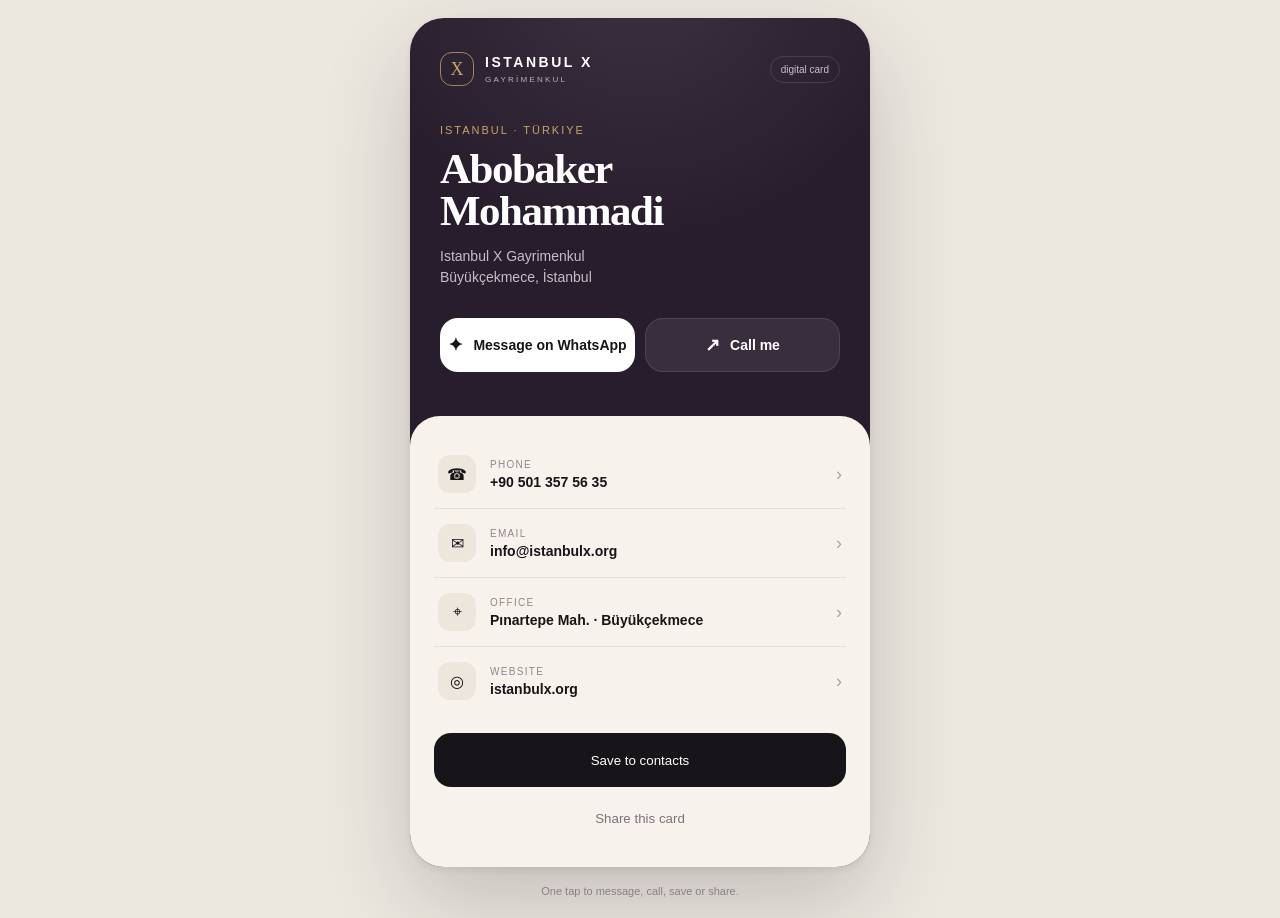
==== abobaker/index.html @ b322744d "Add Abobaker digital contact card" ====
<!doctype html>
<html lang="en">
<head>
<meta charset="utf-8" />
<meta name="viewport" content="width=device-width,initial-scale=1,viewport-fit=cover" />
<meta name="theme-color" content="#251b2a" />
<title>Abobaker Mohammadi · Istanbul X</title>
<meta name="description" content="Abobaker Mohammadi · Istanbul X Gayrimenkul" />
<meta property="og:title" content="Abobaker Mohammadi · Istanbul X" />
<meta property="og:description" content="Tap to message, call or save my contact." />
<style>
:root{--bg:#ece8e0;--plum:#281d2d;--plum2:#35283a;--ink:#17141a;--gold:#c7a764;--paper:#f7f3ec;--muted:#9d95a0;--white:#fff;--green:#1f9e58}*{box-sizing:border-box}html,body{margin:0;min-height:100%;font-family:-apple-system,BlinkMacSystemFont,"Segoe UI",Inter,Helvetica,Arial,sans-serif;color:var(--ink);background:var(--bg)}body{min-height:100svh;display:grid;place-items:center;padding:18px;overflow-x:hidden}.shell{width:min(100%,460px);position:relative}.card{background:var(--plum);color:#fff;border-radius:34px;overflow:hidden;box-shadow:0 35px 90px rgba(38,26,41,.20),0 3px 8px rgba(38,26,41,.08);position:relative}.card:before{content:"";position:absolute;inset:0;background:radial-gradient(110% 55% at 50% -5%,rgba(255,255,255,.09),transparent 60%);pointer-events:none}.top{padding:34px 30px 26px;position:relative}.brandrow{display:flex;align-items:center;justify-content:space-between;gap:20px}.brand{display:flex;align-items:center;gap:11px}.mark{width:34px;height:34px;border:1px solid rgba(199,167,100,.75);border-radius:12px;display:grid;place-items:center;color:var(--gold);font-family:Georgia,serif;font-size:18px}.brandtext{line-height:1}.brandtext b{font-size:14px;letter-spacing:.18em;font-weight:650}.brandtext span{display:block;margin-top:6px;font-size:8px;letter-spacing:.28em;color:#bdb3c0}.live{font-size:10px;color:#cabfcb;padding:7px 10px;border:1px solid rgba(255,255,255,.12);border-radius:999px}.hero{padding:38px 0 18px}.eyebrow{font-size:11px;letter-spacing:.18em;text-transform:uppercase;color:var(--gold);margin-bottom:12px}.name{font-family:Georgia,"Times New Roman",serif;font-size:43px;line-height:.98;letter-spacing:-.035em;margin:0;max-width:340px}.company{margin-top:14px;font-size:14px;color:#c7bec9;line-height:1.5}.quick{display:grid;grid-template-columns:1fr 1fr;gap:10px;margin-top:30px}.btn{display:flex;align-items:center;justify-content:center;gap:10px;min-height:54px;border-radius:18px;text-decoration:none;font-weight:650;font-size:14px;transition:.2s transform,.2s opacity;-webkit-tap-highlight-color:transparent}.btn:active{transform:scale(.985)}.wa{background:#fff;color:#181519}.call{background:rgba(255,255,255,.08);color:#fff;border:1px solid rgba(255,255,255,.10)}.icon{font-size:18px}.panel{background:var(--paper);color:var(--ink);border-radius:30px 30px 0 0;padding:24px 24px 28px}.row{display:flex;align-items:center;gap:14px;padding:15px 4px;border-bottom:1px solid #e7e0d7;text-decoration:none;color:inherit}.row:last-of-type{border-bottom:0}.rowicon{width:38px;height:38px;border-radius:12px;background:#ece6dc;display:grid;place-items:center;font-size:16px}.rowcopy{min-width:0;flex:1}.rowcopy small{display:block;color:#90868e;font-size:10px;text-transform:uppercase;letter-spacing:.13em;margin-bottom:4px}.rowcopy strong{font-size:14px;font-weight:600;display:block;white-space:nowrap;overflow:hidden;text-overflow:ellipsis}.chev{color:#aa9fa8;font-size:18px}.save{margin-top:18px;width:100%;border:0;border-radius:17px;background:var(--ink);color:#fff;min-height:54px;font:650 14px inherit;cursor:pointer}.share{width:100%;margin-top:10px;border:0;background:transparent;color:#7c727b;min-height:42px;font:600 13px inherit;cursor:pointer}.note{text-align:center;color:#968d94;font-size:11px;line-height:1.5;margin:16px 24px 0}.toast{position:fixed;left:50%;bottom:28px;transform:translate(-50%,20px);background:#161316;color:#fff;padding:11px 15px;border-radius:999px;font-size:12px;opacity:0;pointer-events:none;transition:.25s}.toast.show{opacity:1;transform:translate(-50%,0)}@media(max-width:370px){.name{font-size:37px}.quick{grid-template-columns:1fr}.top{padding-inline:22px}.panel{padding-inline:18px}}@media(prefers-reduced-motion:no-preference){.card{animation:rise .55s cubic-bezier(.2,.8,.2,1) both}.hero>*{animation:fade .55s ease both}.hero>*:nth-child(2){animation-delay:.05s}.hero>*:nth-child(3){animation-delay:.1s}.hero>*:nth-child(4){animation-delay:.15s}@keyframes rise{from{opacity:0;transform:translateY(18px) scale(.985)}to{opacity:1;transform:none}}@keyframes fade{from{opacity:0;transform:translateY(8px)}to{opacity:1;transform:none}}}
</style>
</head>
<body>
<main class="shell">
  <section class="card">
    <div class="top">
      <div class="brandrow">
        <div class="brand"><div class="mark">X</div><div class="brandtext"><b>ISTANBUL X</b><span>GAYRİMENKUL</span></div></div>
        <div class="live">digital card</div>
      </div>
      <div class="hero">
        <div class="eyebrow">Istanbul · Türkiye</div>
        <h1 class="name">Abobaker<br>Mohammadi</h1>
        <div class="company">Istanbul X Gayrimenkul<br>Büyükçekmece, İstanbul</div>
        <div class="quick">
          <a class="btn wa" href="https://wa.me/905013575635?text=Merhaba%20Abobaker%2C%20dijital%20kart%C4%B1n%C4%B1zdan%20ula%C5%9F%C4%B1yorum." target="_blank" rel="noopener"><span class="icon">✦</span> Message on WhatsApp</a>
          <a class="btn call" href="tel:+905013575635"><span class="icon">↗</span> Call me</a>
        </div>
      </div>
    </div>
    <div class="panel">
      <a class="row" href="tel:+905013575635"><div class="rowicon">☎</div><div class="rowcopy"><small>Phone</small><strong>+90 501 357 56 35</strong></div><div class="chev">›</div></a>
      <a class="row" href="mailto:info@istanbulx.org"><div class="rowicon">✉</div><div class="rowcopy"><small>Email</small><strong>info@istanbulx.org</strong></div><div class="chev">›</div></a>
      <a class="row" href="https://www.google.com/maps/search/?api=1&query=P%C4%B1nartepe%20Mah.%20Avrupa%20Cad.%20D%20Blok%20Apt%20D%C4%B1%C5%9F%20Kap%C4%B1%20No%2067%20D%20B%C3%BCy%C3%BCk%C3%A7ekmece%20%C4%B0stanbul" target="_blank" rel="noopener"><div class="rowicon">⌖</div><div class="rowcopy"><small>Office</small><strong>Pınartepe Mah. · Büyükçekmece</strong></div><div class="chev">›</div></a>
      <a class="row" href="https://istanbulx.org" target="_blank" rel="noopener"><div class="rowicon">◎</div><div class="rowcopy"><small>Website</small><strong>istanbulx.org</strong></div><div class="chev">›</div></a>
      <button class="save" id="save">Save to contacts</button>
      <button class="share" id="share">Share this card</button>
    </div>
  </section>
  <div class="note">One tap to message, call, save or share.</div>
</main>
<div class="toast" id="toast">Link copied</div>
<script>
const vcard=`BEGIN:VCARD\nVERSION:3.0\nN:Mohammadi;Abobaker;;;\nFN:Abobaker Mohammadi\nORG:Istanbul X Gayrimenkul\nTEL;TYPE=CELL:+905013575635\nEMAIL:info@istanbulx.org\nURL:https://istanbulx.org\nADR;TYPE=WORK:;;Pınartepe Mah. Avrupa Cad. D Blok Apt Dış Kapı No: 67 D;Büyükçekmece;İstanbul;;;Türkiye\nEND:VCARD`;
document.getElementById('save').onclick=()=>{const b=new Blob([vcard],{type:'text/vcard;charset=utf-8'}),u=URL.createObjectURL(b),a=document.createElement('a');a.href=u;a.download='Abobaker-Mohammadi.vcf';document.body.appendChild(a);a.click();a.remove();setTimeout(()=>URL.revokeObjectURL(u),1000)};
const toast=document.getElementById('toast');function show(){toast.classList.add('show');setTimeout(()=>toast.classList.remove('show'),1800)}
document.getElementById('share').onclick=async()=>{const data={title:'Abobaker Mohammadi · Istanbul X',text:'Abobaker Mohammadi · Istanbul X Gayrimenkul',url:location.href};try{if(navigator.share)await navigator.share(data);else{await navigator.clipboard.writeText(location.href);show()}}catch(e){}};
</script>
</body>
</html>
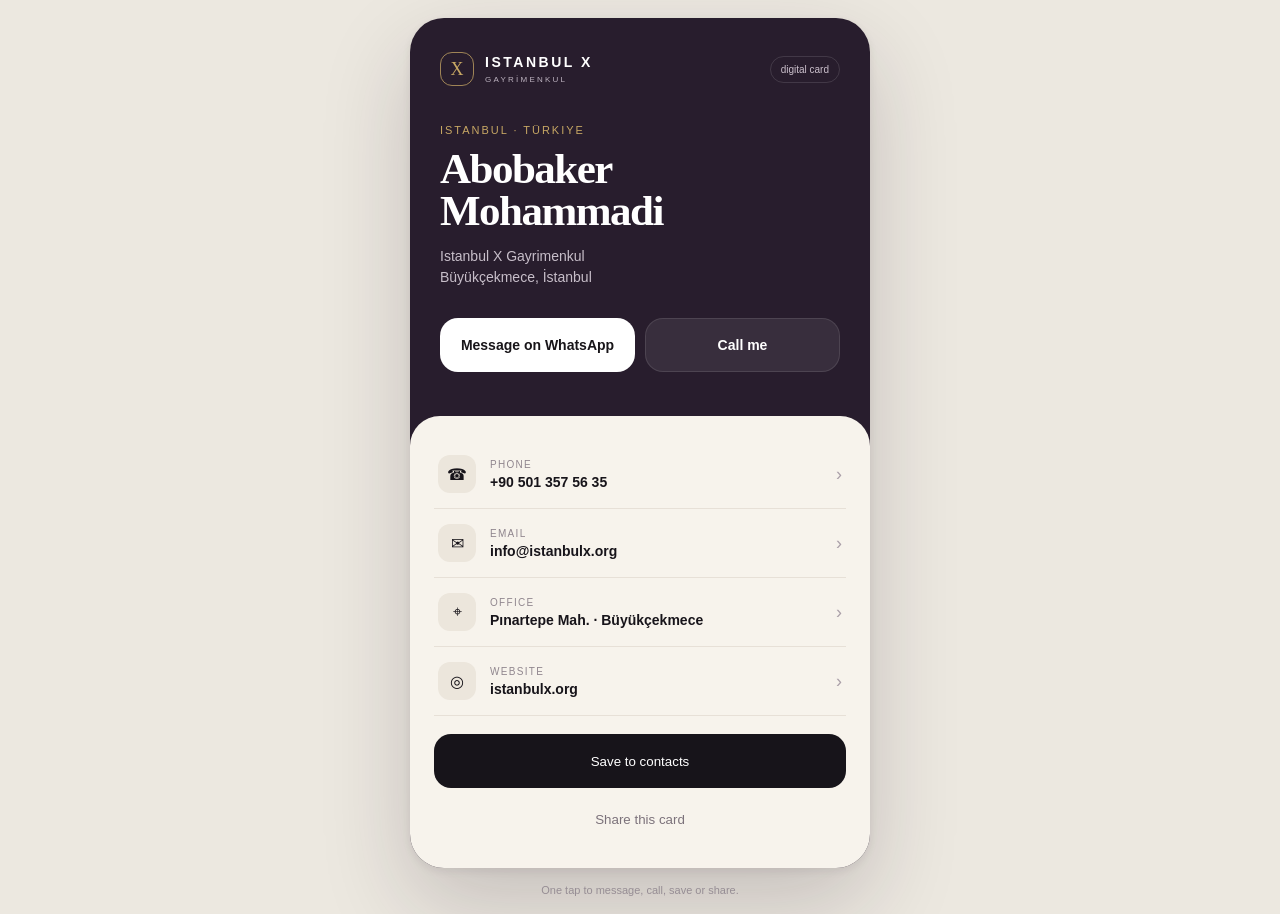
==== commit 96424283: "Make WhatsApp share preview image-first" ====
--- a/abobaker/index.html
+++ b/abobaker/index.html
@@ -6,47 +6,28 @@
 <meta name="theme-color" content="#251b2a" />
 <title>Abobaker Mohammadi · Istanbul X</title>
 <meta name="description" content="Abobaker Mohammadi · Istanbul X Gayrimenkul" />
-<meta property="og:title" content="Abobaker Mohammadi · Istanbul X" />
-<meta property="og:description" content="Tap to message, call or save my contact." />
+<meta property="og:type" content="website" />
+<meta property="og:url" content="https://abobaker288882-crypto.github.io/abobaker/" />
+<meta property="og:title" content="Abobaker Mohammadi" />
+<meta property="og:description" content="Istanbul X Gayrimenkul" />
+<meta property="og:image" content="https://image.thum.io/get/width/1200/crop/630/noanimate/https://abobaker288882-crypto.github.io/abobaker/" />
+<meta property="og:image:secure_url" content="https://image.thum.io/get/width/1200/crop/630/noanimate/https://abobaker288882-crypto.github.io/abobaker/" />
+<meta property="og:image:type" content="image/png" />
+<meta property="og:image:width" content="1200" />
+<meta property="og:image:height" content="630" />
+<meta name="twitter:card" content="summary_large_image" />
+<meta name="twitter:title" content="Abobaker Mohammadi" />
+<meta name="twitter:description" content="Istanbul X Gayrimenkul" />
+<meta name="twitter:image" content="https://image.thum.io/get/width/1200/crop/630/noanimate/https://abobaker288882-crypto.github.io/abobaker/" />
 <style>
-:root{--bg:#ece8e0;--plum:#281d2d;--plum2:#35283a;--ink:#17141a;--gold:#c7a764;--paper:#f7f3ec;--muted:#9d95a0;--white:#fff;--green:#1f9e58}*{box-sizing:border-box}html,body{margin:0;min-height:100%;font-family:-apple-system,BlinkMacSystemFont,"Segoe UI",Inter,Helvetica,Arial,sans-serif;color:var(--ink);background:var(--bg)}body{min-height:100svh;display:grid;place-items:center;padding:18px;overflow-x:hidden}.shell{width:min(100%,460px);position:relative}.card{background:var(--plum);color:#fff;border-radius:34px;overflow:hidden;box-shadow:0 35px 90px rgba(38,26,41,.20),0 3px 8px rgba(38,26,41,.08);position:relative}.card:before{content:"";position:absolute;inset:0;background:radial-gradient(110% 55% at 50% -5%,rgba(255,255,255,.09),transparent 60%);pointer-events:none}.top{padding:34px 30px 26px;position:relative}.brandrow{display:flex;align-items:center;justify-content:space-between;gap:20px}.brand{display:flex;align-items:center;gap:11px}.mark{width:34px;height:34px;border:1px solid rgba(199,167,100,.75);border-radius:12px;display:grid;place-items:center;color:var(--gold);font-family:Georgia,serif;font-size:18px}.brandtext{line-height:1}.brandtext b{font-size:14px;letter-spacing:.18em;font-weight:650}.brandtext span{display:block;margin-top:6px;font-size:8px;letter-spacing:.28em;color:#bdb3c0}.live{font-size:10px;color:#cabfcb;padding:7px 10px;border:1px solid rgba(255,255,255,.12);border-radius:999px}.hero{padding:38px 0 18px}.eyebrow{font-size:11px;letter-spacing:.18em;text-transform:uppercase;color:var(--gold);margin-bottom:12px}.name{font-family:Georgia,"Times New Roman",serif;font-size:43px;line-height:.98;letter-spacing:-.035em;margin:0;max-width:340px}.company{margin-top:14px;font-size:14px;color:#c7bec9;line-height:1.5}.quick{display:grid;grid-template-columns:1fr 1fr;gap:10px;margin-top:30px}.btn{display:flex;align-items:center;justify-content:center;gap:10px;min-height:54px;border-radius:18px;text-decoration:none;font-weight:650;font-size:14px;transition:.2s transform,.2s opacity;-webkit-tap-highlight-color:transparent}.btn:active{transform:scale(.985)}.wa{background:#fff;color:#181519}.call{background:rgba(255,255,255,.08);color:#fff;border:1px solid rgba(255,255,255,.10)}.icon{font-size:18px}.panel{background:var(--paper);color:var(--ink);border-radius:30px 30px 0 0;padding:24px 24px 28px}.row{display:flex;align-items:center;gap:14px;padding:15px 4px;border-bottom:1px solid #e7e0d7;text-decoration:none;color:inherit}.row:last-of-type{border-bottom:0}.rowicon{width:38px;height:38px;border-radius:12px;background:#ece6dc;display:grid;place-items:center;font-size:16px}.rowcopy{min-width:0;flex:1}.rowcopy small{display:block;color:#90868e;font-size:10px;text-transform:uppercase;letter-spacing:.13em;margin-bottom:4px}.rowcopy strong{font-size:14px;font-weight:600;display:block;white-space:nowrap;overflow:hidden;text-overflow:ellipsis}.chev{color:#aa9fa8;font-size:18px}.save{margin-top:18px;width:100%;border:0;border-radius:17px;background:var(--ink);color:#fff;min-height:54px;font:650 14px inherit;cursor:pointer}.share{width:100%;margin-top:10px;border:0;background:transparent;color:#7c727b;min-height:42px;font:600 13px inherit;cursor:pointer}.note{text-align:center;color:#968d94;font-size:11px;line-height:1.5;margin:16px 24px 0}.toast{position:fixed;left:50%;bottom:28px;transform:translate(-50%,20px);background:#161316;color:#fff;padding:11px 15px;border-radius:999px;font-size:12px;opacity:0;pointer-events:none;transition:.25s}.toast.show{opacity:1;transform:translate(-50%,0)}@media(max-width:370px){.name{font-size:37px}.quick{grid-template-columns:1fr}.top{padding-inline:22px}.panel{padding-inline:18px}}@media(prefers-reduced-motion:no-preference){.card{animation:rise .55s cubic-bezier(.2,.8,.2,1) both}.hero>*{animation:fade .55s ease both}.hero>*:nth-child(2){animation-delay:.05s}.hero>*:nth-child(3){animation-delay:.1s}.hero>*:nth-child(4){animation-delay:.15s}@keyframes rise{from{opacity:0;transform:translateY(18px) scale(.985)}to{opacity:1;transform:none}}@keyframes fade{from{opacity:0;transform:translateY(8px)}to{opacity:1;transform:none}}}
+:root{--bg:#ece8e0;--plum:#281d2d;--ink:#17141a;--gold:#c7a764;--paper:#f7f3ec;--muted:#9d95a0;--white:#fff}*{box-sizing:border-box}html,body{margin:0;min-height:100%;font-family:-apple-system,BlinkMacSystemFont,"Segoe UI",Inter,Helvetica,Arial,sans-serif;color:var(--ink);background:var(--bg)}body{min-height:100svh;display:grid;place-items:center;padding:18px}.shell{width:min(100%,460px)}.card{background:var(--plum);color:#fff;border-radius:34px;overflow:hidden;box-shadow:0 35px 90px rgba(38,26,41,.20),0 3px 8px rgba(38,26,41,.08)}.top{padding:34px 30px 26px}.brandrow{display:flex;align-items:center;justify-content:space-between}.brand{display:flex;align-items:center;gap:11px}.mark{width:34px;height:34px;border:1px solid rgba(199,167,100,.75);border-radius:12px;display:grid;place-items:center;color:var(--gold);font-family:Georgia,serif;font-size:18px}.brandtext{line-height:1}.brandtext b{font-size:14px;letter-spacing:.18em}.brandtext span{display:block;margin-top:6px;font-size:8px;letter-spacing:.28em;color:#bdb3c0}.live{font-size:10px;color:#cabfcb;padding:7px 10px;border:1px solid rgba(255,255,255,.12);border-radius:999px}.hero{padding:38px 0 18px}.eyebrow{font-size:11px;letter-spacing:.18em;text-transform:uppercase;color:var(--gold);margin-bottom:12px}.name{font-family:Georgia,"Times New Roman",serif;font-size:43px;line-height:.98;letter-spacing:-.035em;margin:0}.company{margin-top:14px;font-size:14px;color:#c7bec9;line-height:1.5}.quick{display:grid;grid-template-columns:1fr 1fr;gap:10px;margin-top:30px}.btn{display:flex;align-items:center;justify-content:center;min-height:54px;border-radius:18px;text-decoration:none;font-weight:650;font-size:14px}.wa{background:#fff;color:#181519}.call{background:rgba(255,255,255,.08);color:#fff;border:1px solid rgba(255,255,255,.10)}.panel{background:var(--paper);color:var(--ink);border-radius:30px 30px 0 0;padding:24px 24px 28px}.row{display:flex;align-items:center;gap:14px;padding:15px 4px;border-bottom:1px solid #e7e0d7;text-decoration:none;color:inherit}.rowicon{width:38px;height:38px;border-radius:12px;background:#ece6dc;display:grid;place-items:center}.rowcopy{min-width:0;flex:1}.rowcopy small{display:block;color:#90868e;font-size:10px;text-transform:uppercase;letter-spacing:.13em;margin-bottom:4px}.rowcopy strong{font-size:14px;font-weight:600;display:block;white-space:nowrap;overflow:hidden;text-overflow:ellipsis}.chev{color:#aa9fa8;font-size:18px}.save{margin-top:18px;width:100%;border:0;border-radius:17px;background:var(--ink);color:#fff;min-height:54px;font:650 14px inherit}.share{width:100%;margin-top:10px;border:0;background:transparent;color:#7c727b;min-height:42px;font:600 13px inherit}.note{text-align:center;color:#968d94;font-size:11px;margin:16px 24px 0}.toast{position:fixed;left:50%;bottom:28px;transform:translate(-50%,20px);background:#161316;color:#fff;padding:11px 15px;border-radius:999px;font-size:12px;opacity:0;transition:.25s}.toast.show{opacity:1;transform:translate(-50%,0)}@media(max-width:370px){.name{font-size:37px}.quick{grid-template-columns:1fr}.top{padding-inline:22px}.panel{padding-inline:18px}}
 </style>
 </head>
 <body>
-<main class="shell">
-  <section class="card">
-    <div class="top">
-      <div class="brandrow">
-        <div class="brand"><div class="mark">X</div><div class="brandtext"><b>ISTANBUL X</b><span>GAYRİMENKUL</span></div></div>
-        <div class="live">digital card</div>
-      </div>
-      <div class="hero">
-        <div class="eyebrow">Istanbul · Türkiye</div>
-        <h1 class="name">Abobaker<br>Mohammadi</h1>
-        <div class="company">Istanbul X Gayrimenkul<br>Büyükçekmece, İstanbul</div>
-        <div class="quick">
-          <a class="btn wa" href="https://wa.me/905013575635?text=Merhaba%20Abobaker%2C%20dijital%20kart%C4%B1n%C4%B1zdan%20ula%C5%9F%C4%B1yorum." target="_blank" rel="noopener"><span class="icon">✦</span> Message on WhatsApp</a>
-          <a class="btn call" href="tel:+905013575635"><span class="icon">↗</span> Call me</a>
-        </div>
-      </div>
-    </div>
-    <div class="panel">
-      <a class="row" href="tel:+905013575635"><div class="rowicon">☎</div><div class="rowcopy"><small>Phone</small><strong>+90 501 357 56 35</strong></div><div class="chev">›</div></a>
-      <a class="row" href="mailto:info@istanbulx.org"><div class="rowicon">✉</div><div class="rowcopy"><small>Email</small><strong>info@istanbulx.org</strong></div><div class="chev">›</div></a>
-      <a class="row" href="https://www.google.com/maps/search/?api=1&query=P%C4%B1nartepe%20Mah.%20Avrupa%20Cad.%20D%20Blok%20Apt%20D%C4%B1%C5%9F%20Kap%C4%B1%20No%2067%20D%20B%C3%BCy%C3%BCk%C3%A7ekmece%20%C4%B0stanbul" target="_blank" rel="noopener"><div class="rowicon">⌖</div><div class="rowcopy"><small>Office</small><strong>Pınartepe Mah. · Büyükçekmece</strong></div><div class="chev">›</div></a>
-      <a class="row" href="https://istanbulx.org" target="_blank" rel="noopener"><div class="rowicon">◎</div><div class="rowcopy"><small>Website</small><strong>istanbulx.org</strong></div><div class="chev">›</div></a>
-      <button class="save" id="save">Save to contacts</button>
-      <button class="share" id="share">Share this card</button>
-    </div>
-  </section>
-  <div class="note">One tap to message, call, save or share.</div>
-</main>
-<div class="toast" id="toast">Link copied</div>
+<main class="shell"><section class="card"><div class="top"><div class="brandrow"><div class="brand"><div class="mark">X</div><div class="brandtext"><b>ISTANBUL X</b><span>GAYRİMENKUL</span></div></div><div class="live">digital card</div></div><div class="hero"><div class="eyebrow">Istanbul · Türkiye</div><h1 class="name">Abobaker<br>Mohammadi</h1><div class="company">Istanbul X Gayrimenkul<br>Büyükçekmece, İstanbul</div><div class="quick"><a class="btn wa" href="https://wa.me/905013575635?text=Merhaba%20Abobaker%2C%20dijital%20kart%C4%B1n%C4%B1zdan%20ula%C5%9F%C4%B1yorum." target="_blank" rel="noopener">Message on WhatsApp</a><a class="btn call" href="tel:+905013575635">Call me</a></div></div></div><div class="panel"><a class="row" href="tel:+905013575635"><div class="rowicon">☎</div><div class="rowcopy"><small>Phone</small><strong>+90 501 357 56 35</strong></div><div class="chev">›</div></a><a class="row" href="mailto:info@istanbulx.org"><div class="rowicon">✉</div><div class="rowcopy"><small>Email</small><strong>info@istanbulx.org</strong></div><div class="chev">›</div></a><a class="row" href="https://www.google.com/maps/search/?api=1&query=P%C4%B1nartepe%20Mah.%20Avrupa%20Cad.%20D%20Blok%20Apt%20D%C4%B1%C5%9F%20Kap%C4%B1%20No%2067%20D%20B%C3%BCy%C3%BCk%C3%A7ekmece%20%C4%B0stanbul" target="_blank" rel="noopener"><div class="rowicon">⌖</div><div class="rowcopy"><small>Office</small><strong>Pınartepe Mah. · Büyükçekmece</strong></div><div class="chev">›</div></a><a class="row" href="https://istanbulx.org" target="_blank" rel="noopener"><div class="rowicon">◎</div><div class="rowcopy"><small>Website</small><strong>istanbulx.org</strong></div><div class="chev">›</div></a><button class="save" id="save">Save to contacts</button><button class="share" id="share">Share this card</button></div></section><div class="note">One tap to message, call, save or share.</div></main><div class="toast" id="toast">Link copied</div>
 <script>
-const vcard=`BEGIN:VCARD\nVERSION:3.0\nN:Mohammadi;Abobaker;;;\nFN:Abobaker Mohammadi\nORG:Istanbul X Gayrimenkul\nTEL;TYPE=CELL:+905013575635\nEMAIL:info@istanbulx.org\nURL:https://istanbulx.org\nADR;TYPE=WORK:;;Pınartepe Mah. Avrupa Cad. D Blok Apt Dış Kapı No: 67 D;Büyükçekmece;İstanbul;;;Türkiye\nEND:VCARD`;
+const vcard=`BEGIN:VCARD\nVERSION:3.0\nN:Mohammadi;Abobaker;;;\nFN:Abobaker Mohammadi\nORG:Istanbul X Gayrimenkul\nTEL;TYPE=CELL:+905013575635\nEMAIL:info@istanbulx.org\nURL:https://istanbulx.org\nEND:VCARD`;
 document.getElementById('save').onclick=()=>{const b=new Blob([vcard],{type:'text/vcard;charset=utf-8'}),u=URL.createObjectURL(b),a=document.createElement('a');a.href=u;a.download='Abobaker-Mohammadi.vcf';document.body.appendChild(a);a.click();a.remove();setTimeout(()=>URL.revokeObjectURL(u),1000)};
 const toast=document.getElementById('toast');function show(){toast.classList.add('show');setTimeout(()=>toast.classList.remove('show'),1800)}
-document.getElementById('share').onclick=async()=>{const data={title:'Abobaker Mohammadi · Istanbul X',text:'Abobaker Mohammadi · Istanbul X Gayrimenkul',url:location.href};try{if(navigator.share)await navigator.share(data);else{await navigator.clipboard.writeText(location.href);show()}}catch(e){}};
-</script>
-</body>
-</html>+document.getElementById('share').onclick=async()=>{const data={title:'Abobaker Mohammadi',text:'Istanbul X Gayrimenkul',url:location.href};try{if(navigator.share)await navigator.share(data);else{await navigator.clipboard.writeText(location.href);show()}}catch(e){}};
+</script></body></html>
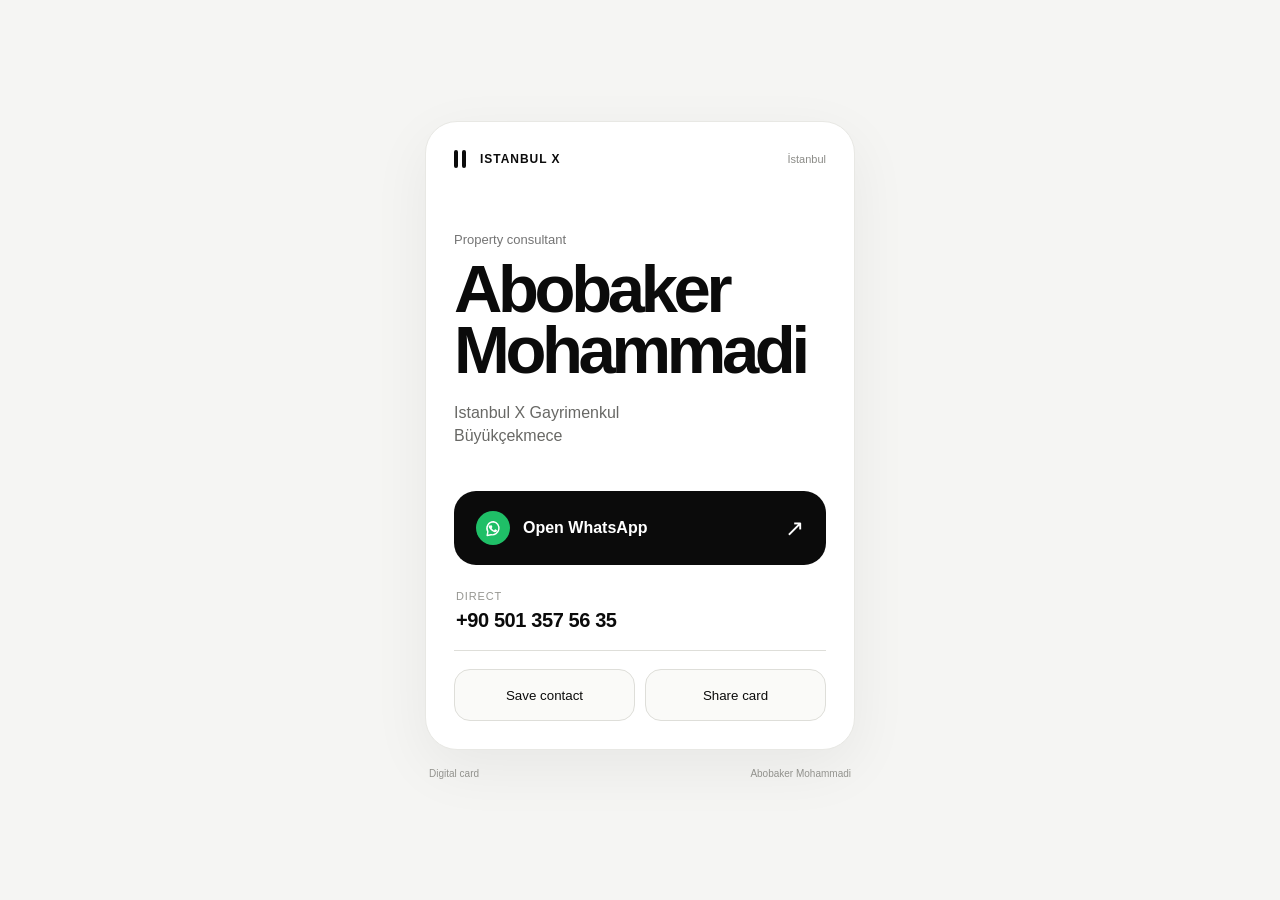
==== commit f57f368c: "Redesign Abobaker digital card in modern minimal style" ====
--- a/abobaker/index.html
+++ b/abobaker/index.html
@@ -3,31 +3,60 @@
 <head>
 <meta charset="utf-8" />
 <meta name="viewport" content="width=device-width,initial-scale=1,viewport-fit=cover" />
-<meta name="theme-color" content="#251b2a" />
-<title>Abobaker Mohammadi · Istanbul X</title>
+<meta name="theme-color" content="#f5f5f3" />
+<title>Abobaker Mohammadi</title>
 <meta name="description" content="Abobaker Mohammadi · Istanbul X Gayrimenkul" />
 <meta property="og:type" content="website" />
 <meta property="og:url" content="https://abobaker288882-crypto.github.io/abobaker/" />
 <meta property="og:title" content="Abobaker Mohammadi" />
 <meta property="og:description" content="Istanbul X Gayrimenkul" />
-<meta property="og:image" content="https://image.thum.io/get/width/1200/crop/630/noanimate/https://abobaker288882-crypto.github.io/abobaker/" />
-<meta property="og:image:secure_url" content="https://image.thum.io/get/width/1200/crop/630/noanimate/https://abobaker288882-crypto.github.io/abobaker/" />
+<meta property="og:image" content="https://image.thum.io/get/width/1200/crop/630/noanimate/https://abobaker288882-crypto.github.io/abobaker/?preview=3" />
+<meta property="og:image:secure_url" content="https://image.thum.io/get/width/1200/crop/630/noanimate/https://abobaker288882-crypto.github.io/abobaker/?preview=3" />
 <meta property="og:image:type" content="image/png" />
 <meta property="og:image:width" content="1200" />
 <meta property="og:image:height" content="630" />
 <meta name="twitter:card" content="summary_large_image" />
 <meta name="twitter:title" content="Abobaker Mohammadi" />
 <meta name="twitter:description" content="Istanbul X Gayrimenkul" />
-<meta name="twitter:image" content="https://image.thum.io/get/width/1200/crop/630/noanimate/https://abobaker288882-crypto.github.io/abobaker/" />
+<meta name="twitter:image" content="https://image.thum.io/get/width/1200/crop/630/noanimate/https://abobaker288882-crypto.github.io/abobaker/?preview=3" />
 <style>
-:root{--bg:#ece8e0;--plum:#281d2d;--ink:#17141a;--gold:#c7a764;--paper:#f7f3ec;--muted:#9d95a0;--white:#fff}*{box-sizing:border-box}html,body{margin:0;min-height:100%;font-family:-apple-system,BlinkMacSystemFont,"Segoe UI",Inter,Helvetica,Arial,sans-serif;color:var(--ink);background:var(--bg)}body{min-height:100svh;display:grid;place-items:center;padding:18px}.shell{width:min(100%,460px)}.card{background:var(--plum);color:#fff;border-radius:34px;overflow:hidden;box-shadow:0 35px 90px rgba(38,26,41,.20),0 3px 8px rgba(38,26,41,.08)}.top{padding:34px 30px 26px}.brandrow{display:flex;align-items:center;justify-content:space-between}.brand{display:flex;align-items:center;gap:11px}.mark{width:34px;height:34px;border:1px solid rgba(199,167,100,.75);border-radius:12px;display:grid;place-items:center;color:var(--gold);font-family:Georgia,serif;font-size:18px}.brandtext{line-height:1}.brandtext b{font-size:14px;letter-spacing:.18em}.brandtext span{display:block;margin-top:6px;font-size:8px;letter-spacing:.28em;color:#bdb3c0}.live{font-size:10px;color:#cabfcb;padding:7px 10px;border:1px solid rgba(255,255,255,.12);border-radius:999px}.hero{padding:38px 0 18px}.eyebrow{font-size:11px;letter-spacing:.18em;text-transform:uppercase;color:var(--gold);margin-bottom:12px}.name{font-family:Georgia,"Times New Roman",serif;font-size:43px;line-height:.98;letter-spacing:-.035em;margin:0}.company{margin-top:14px;font-size:14px;color:#c7bec9;line-height:1.5}.quick{display:grid;grid-template-columns:1fr 1fr;gap:10px;margin-top:30px}.btn{display:flex;align-items:center;justify-content:center;min-height:54px;border-radius:18px;text-decoration:none;font-weight:650;font-size:14px}.wa{background:#fff;color:#181519}.call{background:rgba(255,255,255,.08);color:#fff;border:1px solid rgba(255,255,255,.10)}.panel{background:var(--paper);color:var(--ink);border-radius:30px 30px 0 0;padding:24px 24px 28px}.row{display:flex;align-items:center;gap:14px;padding:15px 4px;border-bottom:1px solid #e7e0d7;text-decoration:none;color:inherit}.rowicon{width:38px;height:38px;border-radius:12px;background:#ece6dc;display:grid;place-items:center}.rowcopy{min-width:0;flex:1}.rowcopy small{display:block;color:#90868e;font-size:10px;text-transform:uppercase;letter-spacing:.13em;margin-bottom:4px}.rowcopy strong{font-size:14px;font-weight:600;display:block;white-space:nowrap;overflow:hidden;text-overflow:ellipsis}.chev{color:#aa9fa8;font-size:18px}.save{margin-top:18px;width:100%;border:0;border-radius:17px;background:var(--ink);color:#fff;min-height:54px;font:650 14px inherit}.share{width:100%;margin-top:10px;border:0;background:transparent;color:#7c727b;min-height:42px;font:600 13px inherit}.note{text-align:center;color:#968d94;font-size:11px;margin:16px 24px 0}.toast{position:fixed;left:50%;bottom:28px;transform:translate(-50%,20px);background:#161316;color:#fff;padding:11px 15px;border-radius:999px;font-size:12px;opacity:0;transition:.25s}.toast.show{opacity:1;transform:translate(-50%,0)}@media(max-width:370px){.name{font-size:37px}.quick{grid-template-columns:1fr}.top{padding-inline:22px}.panel{padding-inline:18px}}
+:root{--bg:#f5f5f3;--ink:#0b0b0b;--muted:#747474;--line:#deded9;--paper:#fff;--green:#1fbf67;--green-dark:#12924b}*{box-sizing:border-box}html,body{margin:0;min-height:100%;font-family:-apple-system,BlinkMacSystemFont,"SF Pro Display","Segoe UI",Helvetica,Arial,sans-serif;color:var(--ink);background:var(--bg)}body{min-height:100svh;display:grid;place-items:center;padding:max(18px,env(safe-area-inset-top)) 18px max(18px,env(safe-area-inset-bottom))}.wrap{width:min(100%,430px)}.card{background:var(--paper);border:1px solid #e8e8e4;border-radius:32px;padding:28px;box-shadow:0 18px 60px rgba(0,0,0,.06)}.top{display:flex;align-items:center;justify-content:space-between;gap:20px}.brand{display:flex;align-items:center;gap:10px;font-size:12px;font-weight:700;letter-spacing:.08em}.brandmark{display:grid;grid-template-columns:4px 4px;gap:4px;width:16px;height:18px;align-items:center}.brandmark i{display:block;width:4px;height:18px;border-radius:8px;background:#0b0b0b}.place{font-size:11px;color:#8b8b87}.hero{padding:64px 0 44px}.kicker{font-size:13px;color:var(--muted);margin-bottom:12px}.name{margin:0;font-size:clamp(48px,13vw,67px);line-height:.91;letter-spacing:-.065em;font-weight:700}.role{margin-top:20px;font-size:16px;line-height:1.45;color:#686865;max-width:270px}.primary{display:flex;align-items:center;justify-content:space-between;gap:18px;width:100%;min-height:74px;border-radius:22px;background:var(--ink);color:#fff;text-decoration:none;padding:0 22px;font-size:16px;font-weight:650;transition:transform .18s ease,background .18s ease}.primary:active{transform:scale(.985)}.whatsapp{display:flex;align-items:center;gap:13px}.waicon{width:34px;height:34px;border-radius:50%;background:var(--green);display:grid;place-items:center;flex:0 0 auto}.waicon svg{width:19px;height:19px;display:block}.arrow{font-size:23px;font-weight:400}.phone{padding:25px 2px 18px;border-bottom:1px solid var(--line)}.phone small{display:block;font-size:11px;letter-spacing:.08em;text-transform:uppercase;color:#969691;margin-bottom:7px}.phone a{color:var(--ink);text-decoration:none;font-size:20px;font-weight:620;letter-spacing:-.02em}.actions{display:grid;grid-template-columns:1fr 1fr;gap:10px;padding-top:18px}.secondary{height:52px;border-radius:16px;border:1px solid var(--line);background:#fafaf8;color:var(--ink);font:600 13px inherit;cursor:pointer}.secondary:active{transform:scale(.985)}.foot{display:flex;justify-content:space-between;align-items:center;padding:18px 4px 0;color:#969691;font-size:10px}.toast{position:fixed;left:50%;bottom:28px;transform:translate(-50%,18px);padding:11px 15px;border-radius:999px;background:#111;color:#fff;font-size:12px;opacity:0;pointer-events:none;transition:.2s}.toast.show{opacity:1;transform:translate(-50%,0)}@media(max-width:360px){.card{padding:22px}.hero{padding:52px 0 36px}.actions{grid-template-columns:1fr}.name{font-size:48px}}@media(prefers-reduced-motion:no-preference){.card{animation:enter .5s cubic-bezier(.22,.8,.2,1) both}@keyframes enter{from{opacity:0;transform:translateY(14px) scale(.99)}to{opacity:1;transform:none}}}
 </style>
 </head>
 <body>
-<main class="shell"><section class="card"><div class="top"><div class="brandrow"><div class="brand"><div class="mark">X</div><div class="brandtext"><b>ISTANBUL X</b><span>GAYRİMENKUL</span></div></div><div class="live">digital card</div></div><div class="hero"><div class="eyebrow">Istanbul · Türkiye</div><h1 class="name">Abobaker<br>Mohammadi</h1><div class="company">Istanbul X Gayrimenkul<br>Büyükçekmece, İstanbul</div><div class="quick"><a class="btn wa" href="https://wa.me/905013575635?text=Merhaba%20Abobaker%2C%20dijital%20kart%C4%B1n%C4%B1zdan%20ula%C5%9F%C4%B1yorum." target="_blank" rel="noopener">Message on WhatsApp</a><a class="btn call" href="tel:+905013575635">Call me</a></div></div></div><div class="panel"><a class="row" href="tel:+905013575635"><div class="rowicon">☎</div><div class="rowcopy"><small>Phone</small><strong>+90 501 357 56 35</strong></div><div class="chev">›</div></a><a class="row" href="mailto:info@istanbulx.org"><div class="rowicon">✉</div><div class="rowcopy"><small>Email</small><strong>info@istanbulx.org</strong></div><div class="chev">›</div></a><a class="row" href="https://www.google.com/maps/search/?api=1&query=P%C4%B1nartepe%20Mah.%20Avrupa%20Cad.%20D%20Blok%20Apt%20D%C4%B1%C5%9F%20Kap%C4%B1%20No%2067%20D%20B%C3%BCy%C3%BCk%C3%A7ekmece%20%C4%B0stanbul" target="_blank" rel="noopener"><div class="rowicon">⌖</div><div class="rowcopy"><small>Office</small><strong>Pınartepe Mah. · Büyükçekmece</strong></div><div class="chev">›</div></a><a class="row" href="https://istanbulx.org" target="_blank" rel="noopener"><div class="rowicon">◎</div><div class="rowcopy"><small>Website</small><strong>istanbulx.org</strong></div><div class="chev">›</div></a><button class="save" id="save">Save to contacts</button><button class="share" id="share">Share this card</button></div></section><div class="note">One tap to message, call, save or share.</div></main><div class="toast" id="toast">Link copied</div>
+<main class="wrap">
+  <section class="card">
+    <div class="top">
+      <div class="brand"><span class="brandmark" aria-hidden="true"><i></i><i></i></span>ISTANBUL X</div>
+      <div class="place">İstanbul</div>
+    </div>
+
+    <div class="hero">
+      <div class="kicker">Property consultant</div>
+      <h1 class="name">Abobaker<br>Mohammadi</h1>
+      <div class="role">Istanbul X Gayrimenkul<br>Büyükçekmece</div>
+    </div>
+
+    <a class="primary" href="https://wa.me/905013575635" target="_blank" rel="noopener" aria-label="Open WhatsApp chat with Abobaker">
+      <span class="whatsapp"><span class="waicon" aria-hidden="true"><svg viewBox="0 0 24 24" fill="none"><path d="M12 3.4a8.3 8.3 0 0 0-7.1 12.6L4 20.8l4.9-.9A8.3 8.3 0 1 0 12 3.4Z" stroke="white" stroke-width="1.8" stroke-linejoin="round"/><path d="M8.2 8.3c.2-.5.4-.5.7-.5h.4c.2 0 .4.1.5.4l.7 1.6c.1.3.1.5-.1.7l-.6.8c-.2.2-.1.5.1.8.5.9 1.3 1.7 2.2 2.2.3.2.6.2.8-.1l.8-1c.2-.2.4-.3.7-.1l1.6.8c.3.1.4.3.4.5 0 .3-.2 1.3-.8 1.8-.6.5-1.4.7-2.2.5-1.1-.2-2.7-.9-4.4-2.4-1.9-1.7-2.9-3.8-3-4.6-.2-.7 0-1.3.2-1.4Z" fill="white"/></svg></span>Open WhatsApp</span>
+      <span class="arrow">↗</span>
+    </a>
+
+    <div class="phone"><small>Direct</small><a href="tel:+905013575635">+90 501 357 56 35</a></div>
+
+    <div class="actions">
+      <button class="secondary" id="save">Save contact</button>
+      <button class="secondary" id="share">Share card</button>
+    </div>
+  </section>
+  <div class="foot"><span>Digital card</span><span>Abobaker Mohammadi</span></div>
+</main>
+<div class="toast" id="toast">Link copied</div>
 <script>
-const vcard=`BEGIN:VCARD\nVERSION:3.0\nN:Mohammadi;Abobaker;;;\nFN:Abobaker Mohammadi\nORG:Istanbul X Gayrimenkul\nTEL;TYPE=CELL:+905013575635\nEMAIL:info@istanbulx.org\nURL:https://istanbulx.org\nEND:VCARD`;
+const vcard=`BEGIN:VCARD\nVERSION:3.0\nN:Mohammadi;Abobaker;;;\nFN:Abobaker Mohammadi\nORG:Istanbul X Gayrimenkul\nTEL;TYPE=CELL:+905013575635\nEND:VCARD`;
 document.getElementById('save').onclick=()=>{const b=new Blob([vcard],{type:'text/vcard;charset=utf-8'}),u=URL.createObjectURL(b),a=document.createElement('a');a.href=u;a.download='Abobaker-Mohammadi.vcf';document.body.appendChild(a);a.click();a.remove();setTimeout(()=>URL.revokeObjectURL(u),1000)};
-const toast=document.getElementById('toast');function show(){toast.classList.add('show');setTimeout(()=>toast.classList.remove('show'),1800)}
-document.getElementById('share').onclick=async()=>{const data={title:'Abobaker Mohammadi',text:'Istanbul X Gayrimenkul',url:location.href};try{if(navigator.share)await navigator.share(data);else{await navigator.clipboard.writeText(location.href);show()}}catch(e){}};
-</script></body></html>+const toast=document.getElementById('toast');function show(){toast.classList.add('show');setTimeout(()=>toast.classList.remove('show'),1600)}
+document.getElementById('share').onclick=async()=>{const data={title:'Abobaker Mohammadi',text:'Abobaker Mohammadi · Istanbul X Gayrimenkul',url:location.href};try{if(navigator.share)await navigator.share(data);else{await navigator.clipboard.writeText(location.href);show()}}catch(e){}};
+</script>
+</body>
+</html>
